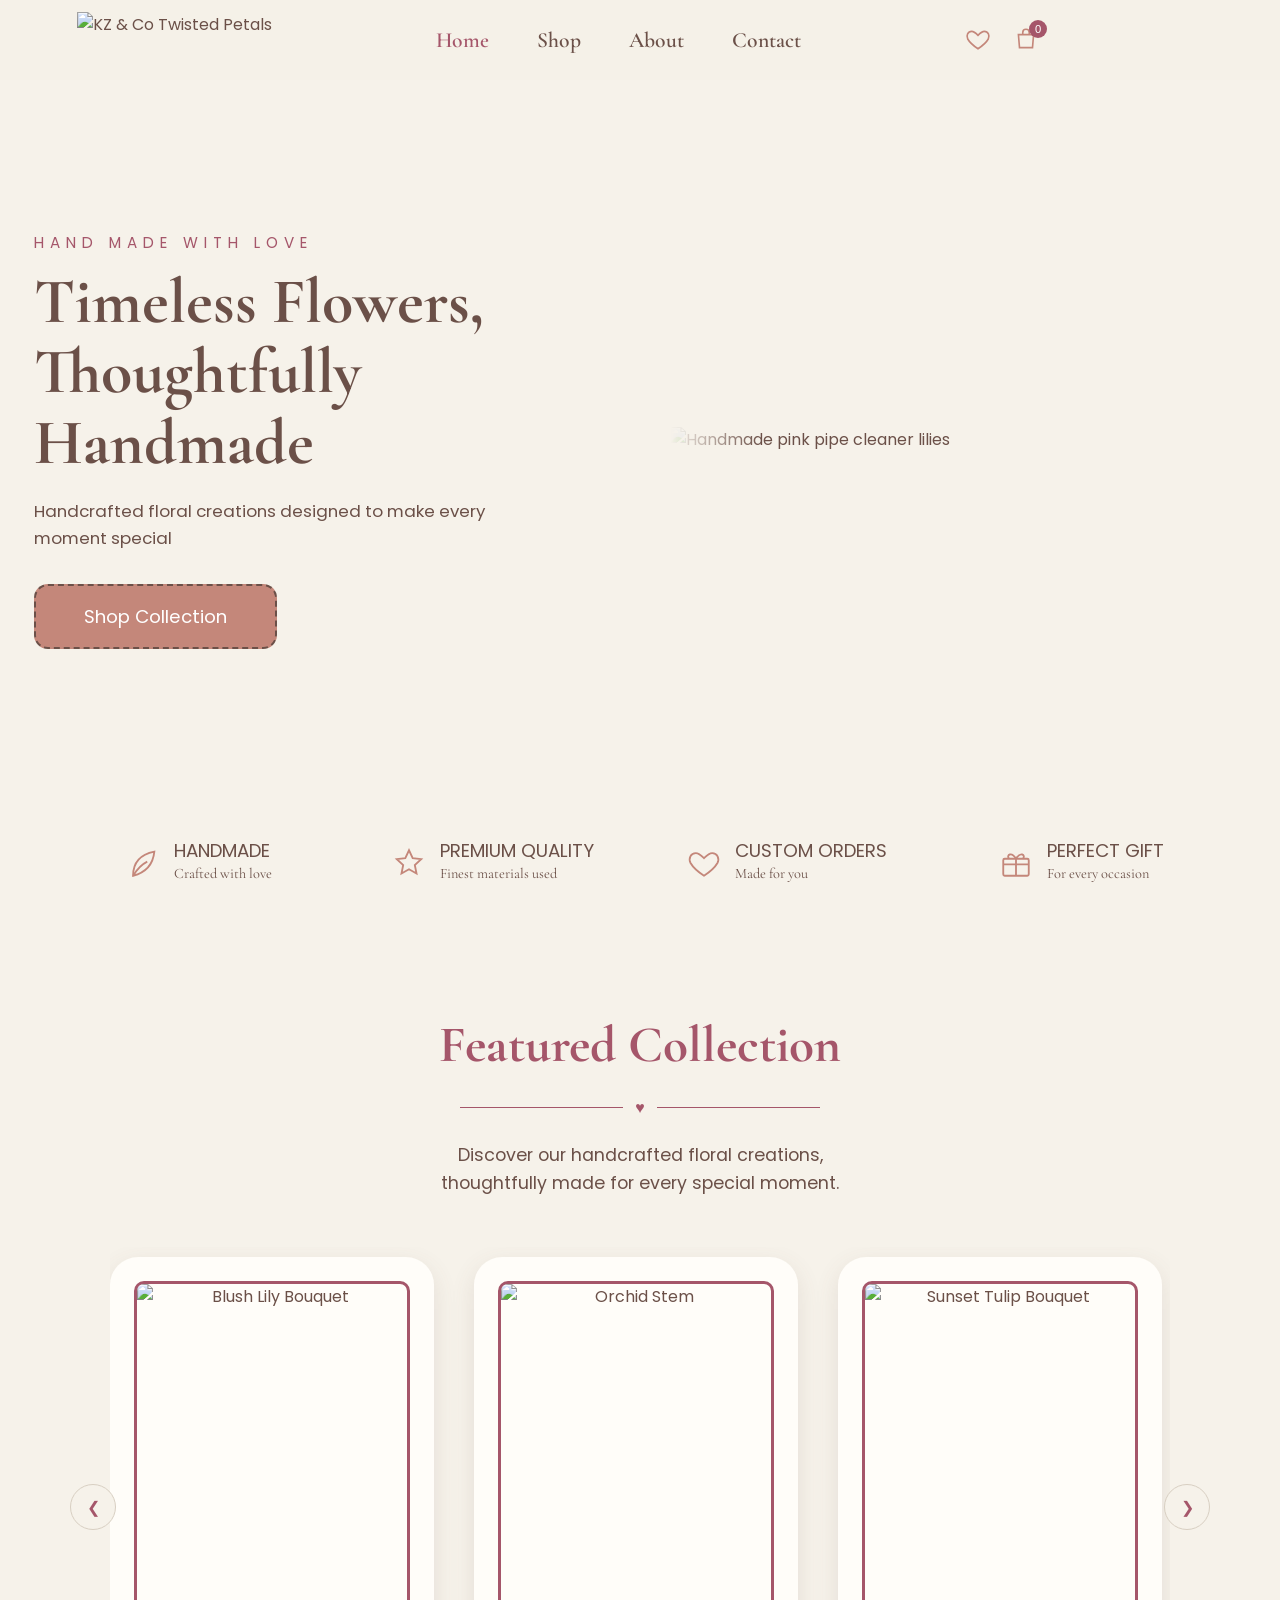
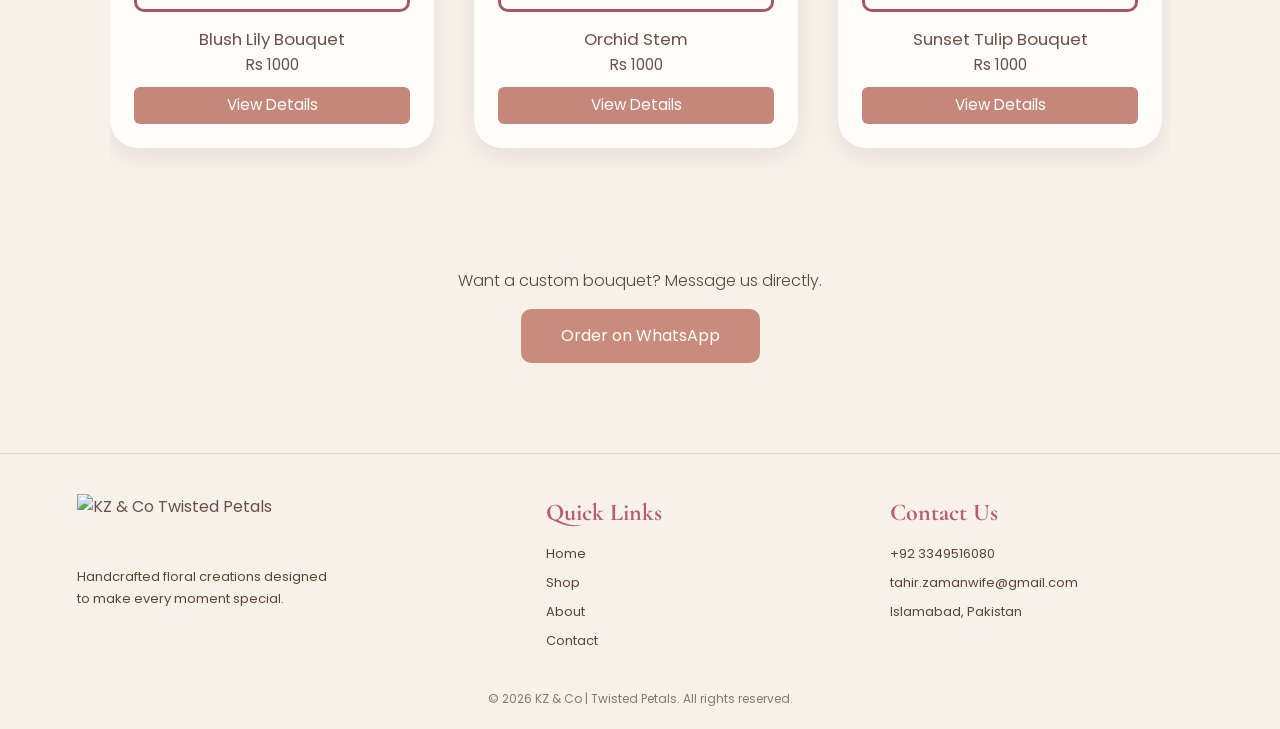
==== index.html @ 5f0a7fd4 "Add files via upload" ====
<!DOCTYPE html>
<html lang="en">
<head>
  <meta charset="UTF-8">
  <meta name="viewport" content="width=device-width, initial-scale=1.0">
  <title>KZ & Co | Twisted Petals</title>
  <meta name="description" content="Handcrafted floral creations designed to make every moment special.">

  <link rel="preconnect" href="https://fonts.googleapis.com">
  <link rel="preconnect" href="https://fonts.gstatic.com" crossorigin>
  <link href="https://fonts.googleapis.com/css2?family=Cormorant+Garamond:wght@500;600;700&family=Poppins:wght@300;400;500&display=swap" rel="stylesheet">
  <link rel="stylesheet" href="style.css">
</head>
<body>

  <!-- NAVBAR -->
  <header class="navbar">
    <a href="index.html" class="logo">
      <img src="images/logo.jpg" alt="KZ & Co Twisted Petals">
    </a>

    <nav>
      <ul class="nav-links">
        <li><a href="index.html" class="active">Home</a></li>
        <li><a href="shop.html">Shop</a></li>
        <li><a href="about.html">About</a></li>
        <li><a href="contact.html">Contact</a></li>
      </ul>
    </nav>

    <div class="nav-icons">
      <button class="icon-btn" aria-label="Wishlist">
        <svg width="26" height="26" viewBox="0 0 24 24" fill="none" stroke="currentColor" stroke-width="1.5">
          <path d="M12 21s-7-4.6-9.5-9C.9 8.8 2.6 5 6.2 5c2 0 3.3 1.1 5.8 3.6C14.500 6.100 15.800 5 17.800 5c3.600 0 5.300 3.800 3.700 7-2.500 4.400-9.500 9-9.500 9z"/>
        </svg>
      </button>
      <button class="icon-btn" aria-label="Cart">
        <svg width="26" height="26" viewBox="0 0 24 24" fill="none" stroke="currentColor" stroke-width="1.5">
          <path d="M5 8h14l-1 12H6L5 8z"/><path d="M9 8V6a3 3 0 016 0v2"/>
        </svg>
        <span class="cart-count">0</span>
      </button>
    </div>
        <div class="nav-icons">
      
    </div>

    <button class="menu-toggle" id="menuToggle" aria-label="Menu">
      <span></span><span></span><span></span>
    </button>
  </header>
  </header>

  <!-- HERO -->
  <section class="hero">
    <div class="hero-text">
      <p class="tagline">Hand made with love</p>
      <h1>Timeless Flowers,<br>Thoughtfully Handmade</h1>
      <p class="subtext">Handcrafted floral creations designed to make every moment special</p>
      <a href="shop.html" class="btn">Shop Collection</a>
    </div>
    <div id="hero-image">
      <img src="images/hero.jpg" alt="Handmade pink pipe cleaner lilies">
    </div>
  </section>
  <!-- FEATURES STRIP -->
  <section class="features">
    <div class="feature">
      <svg width="34" height="34" viewBox="0 0 24 24" fill="none" stroke="currentColor" stroke-width="1.3">
        <path d="M5 21c0-9 5-15 15-17-1 10-7 15-15 17z"/><path d="M5 21c3-5 6-8 10-10"/>
      </svg>
      <div>
        <h3>Handmade</h3>
        <p>Crafted with love</p>
      </div>
    </div>

    <div class="feature">
      <svg width="34" height="34" viewBox="0 0 24 24" fill="none" stroke="currentColor" stroke-width="1.3">
        <path d="M12 3l2.6 5.6 6 .7-4.5 4.1 1.2 6L12 16.400 6.700 19.400l1.200-6L3.400 9.300l6-.7L12 3z"/>
      </svg>
      <div>
        <h3>Premium Quality</h3>
        <p>Finest materials used</p>
      </div>
    </div>

    <div class="feature">
      <svg width="34" height="34" viewBox="0 0 24 24" fill="none" stroke="currentColor" stroke-width="1.3">
        <path d="M12 21s-7-4.600-9.500-9C.9 8.800 2.600 5 6.200 5c2 0 3.300 1.100 5.800 3.600C14.500 6.100 15.800 5 17.800 5c3.600 0 5.300 3.800 3.700 7-2.500 4.400-9.500 9-9.500 9z"/>
      </svg>
      <div>
        <h3>Custom Orders</h3>
        <p>Made for you</p>
      </div>
    </div>

    <div class="feature">
      <svg width="34" height="34" viewBox="0 0 24 24" fill="none" stroke="currentColor" stroke-width="1.3">
        <rect x="3" y="9" width="18" height="12" rx="1"/><path d="M12 9v12M3 13h18M12 9c-3-5-7-3-5 0M12 9c3-5 7-3 5 0"/>
      </svg>
      <div>
        <h3>Perfect Gift</h3>
        <p>For every occasion</p>
      </div>
    </div>
  </section>

  <!-- FEATURED COLLECTION -->
  <section class="collection">
    <div class="section-title">
      <h2>Featured Collection</h2>
      <div class="divider"><span>♥</span></div>
      <p>Discover our handcrafted floral creations,<br>thoughtfully made for every special moment.</p>
    </div>

    <div class="slider">
      <button class="slider-btn prev" aria-label="Previous">&#10094;</button>

      <div class="slider-track" id="sliderTrack">
        <article class="product-card">
          <div class="product-img">
            <img src="images/product1.jpg" alt="Blush Lily Bouquet">
          </div>
          <h4>Blush Lily Bouquet</h4>
          <p class="price">Rs 1000</p>
          <a href="shop.html#blush-lily" class="view-btn">View Details</a>
        </article>

        <article class="product-card">
          <div class="product-img">
            <img src="images/product2.jpg" alt="Orchid Stem">
          </div>
          <h4>Orchid Stem</h4>
          <p class="price">Rs 1000</p>
          <a href="shop.html#orchid-stem" class="view-btn">View Details</a>
        </article>

        <article class="product-card">
          <div class="product-img">
            <img src="images/product3.jpg" alt="Sunset Tulip Bouquet">
          </div>
          <h4>Sunset Tulip Bouquet</h4>
          <p class="price">Rs 1000</p>
          <a href="shop.html#sunset-tulip" class="view-btn">View Details</a>
        </article>
        <article class="product-card">
  <div class="product-img">
    <img src="images/product4.jpg" alt="Product 4">
  </div>
  <h4>room corner bouquet</h4>
  <p class="price">Rs 1000</p>
  <a href="shop.html#room-corner" class="view-btn">View Details</a>
</article>
<article class="product-card">
  <div class="product-img">
    <img src="images/product5.jpg" alt="Product 5">
  </div>
  <h4>gift bouquet</h4>
  <p class="price">Rs 1000</p>
  <a href="shop.html#gift-bouquet" class="view-btn">View Details</a>
</article>
      </div>

      <button class="slider-btn next" aria-label="Next">&#10095;</button>
    </div>
  </section>

     <!-- ORDER CTA -->
  <section class="order-cta">
    <p>Want a custom bouquet? Message us directly.</p>
    <a class="order-btn"
       href="https://wa.me/923393959786?text=Hi%20KZ%20%26%20Co%2C%20I%20would%20like%20to%20place%20an%20order"
       target="_blank" rel="noopener">Order on WhatsApp</a>
  </section>

  <!-- FOOTER -->
  <footer class="footer">
    <div class="footer-grid">
      <div class="footer-brand">
        <img src="images/logo.jpg" alt="KZ & Co Twisted Petals">
        <p>Handcrafted floral creations designed to make every moment special.</p>
      </div>

      <div class="footer-col">
        <h4>Quick Links</h4>
        <a href="index.html">Home</a>
        <a href="shop.html">Shop</a>
        <a href="about.html">About</a>
        <a href="contact.html">Contact</a>
      </div>

      <div class="footer-col">
        <h4>Contact Us</h4>
        <p>+92 3349516080</p>
        <p>tahir.zamanwife@gmail.com</p>
        <p>Islamabad, Pakistan</p>
      </div>
    </div>
    <p class="copyright">&copy; 2026 KZ &amp; Co | Twisted Petals. All rights reserved.</p>
  </footer>

  <script src="main.js"></script>
</body>
</html>
---- style.css ----
/* ===== Design Tokens ===== */
:root {
  --cream: #f6f2ea;
  --cream-dark: #efe8dc;
  --rose: #c4877a;
  --mauve: #a5566a;
  --brown: #6b5048;
  --white: #fffdf9;

  --font-heading: 'Cormorant Garamond', serif;
  --font-body: 'Poppins', sans-serif;

  --radius: 14px;
  --shadow: 0 8px 24px rgba(107, 80, 72, 0.12);
}

/* ===== Reset ===== */
*, *::before, *::after {
   margin: 0;
  padding: 0;
  box-sizing: border-box;
}
html { 
  scroll-behavior: smooth;
}
body {
  font-family: var(--font-body);
  background: var(--cream);
  color: var(--brown);
  line-height: 1.6;
}
img {
  max-width: 100%;
  display: block;
  }

a { 
  text-decoration: none;
  color: inherit;
  }

ul { 
  list-style: none;
}
button {
  background: none;
  border: none; 
  cursor: pointer;
  color: inherit;
  }

/* ===== Navbar ===== */
.navbar {
  position: relative;
  z-index: 100;
  background: #F5F1E8;
  display: flex;
  align-items: center;
  justify-content: space-between;
  padding: 12px 6%;
}
.logo img {
  height: 56px; 
  display: block;
  }

.nav-links {
  display: flex;
  gap: 48px;
  }
.nav-links a {
  font-family: var(--font-heading);
  font-size: 1.35rem;
  font-weight: 600;
  transition: color 0.3s;
}
.nav-links a:hover,
.nav-links a.active { 
  color: var(--mauve);
}
.nav-icons { 
  display: flex; 
  gap: 22px; 
}
.icon-btn { 
  position: relative;
  color: var(--rose);
  transition: transform 0.2s;
  }

.icon-btn:hover { 
  transform: scale(1.1); 
}

.cart-count {
  position: absolute;
  top: -6px; right: -8px;
  background: var(--mauve);
  color: #fff;
  font-size: 0.7rem;
  width: 18px; height: 18px;
  border-radius: 50%;
  display: grid;
  place-items: center;
}

/* ===== Hero ===== */
.hero {
  display: grid;
  grid-template-columns: 1.1fr 1fr;
  align-items: center;
  min-height: 80vh;
}
.hero-text { 
  padding: 0 5%;
}
.tagline {
  letter-spacing: 6px;
  text-transform: uppercase;
  color: var(--mauve);
  font-size: 0.95rem;
  margin-bottom: 12px;
}
.hero h1 {
  font-family: var(--font-heading);
  font-size: clamp(2.6rem, 5vw, 4.4rem);
  line-height: 1.1;
  margin-bottom: 20px;
}
.subtext { 
  font-size: 1.05rem;
  margin-bottom: 32px;
  max-width: 520px;
}

.btn {
  display: inline-block;
  background: var(--rose);
  color: #fff;
  padding: 16px 48px;
  border-radius: var(--radius);
  border: 2px dashed var(--brown);
  font-size: 1.15rem;
  transition: background 0.3s, transform 0.3s;
}
.btn:hover { 
  background: var(--mauve);
  transform: translateY(-3px);
  }

.Hero-image {
  height: auto;
  overflow: visible;
  display: flex;
  align-items: center;
  justify-content: center;
  background: #EEEAE4; 
  height :auto;
}
#hero-image img {
  -webkit-mask-image: linear-gradient(to right, transparent 0%, #000 15%);
  mask-image: linear-gradient(to right, transparent 0%, #000 15%);
}
#hero-image img {
  display:block;
  width: 100%;
  height: auto;
  object-fit: contain;
  object-position: left center;
}

/* ===== Features Strip ===== */

.features {
  display: grid;
  grid-template-columns: repeat(4, 1fr);
  gap: 24px;
  padding: 40px 5%;
  color: var(--brown);
}
.feature {
  display: flex;
  align-items: center;
  justify-content: center;
  gap: 14px;
}
.feature svg {
   color: var(--rose); 
   flex-shrink: 0;
  }
.feature h3 {
  font-family: var(--font-body);
  font-weight: 400;
  font-size: 1.15rem;
  text-transform: uppercase;
  line-height: 1.2;
}
.feature p {
  font-family: var(--font-heading);
  font-size: 0.9rem;
}
.order-cta {
  text-align: center;
  padding: 20px 6% 50px;
}
.order-cta p {
  font-family: 'Poppins', sans-serif;
  font-weight: 300;
  color: #5B4636;
  margin-bottom: 16px;
}
.order-btn {
  display: inline-block;
  background: #C98B7B;
  color: #fff;
  font-family: 'Poppins', sans-serif;
  text-decoration: none;
  padding: 14px 40px;
  border-radius: 10px;
  transition: .3s;
}
.order-btn:hover {
  background: #B85C6E;
}

/* ===== Section Title ===== */

.section-title {
   text-align: center; 
   margin-bottom: 50px;
  }

.section-title h2 {
  font-family: var(--font-heading);
  font-size: clamp(2.2rem, 4vw, 3.4rem);
  color: var(--mauve);
}
.section-title p { font-size: 1.1rem; }

.divider {
  display: flex;
  align-items: center;
  justify-content: center;
  gap: 12px;
  margin: 8px auto 20px;
  max-width: 360px;
  color: var(--mauve);
}
.divider::before,
.divider::after {
  content: "";
  flex: 1;
  height: 1px;
  background: var(--mauve);
}

/* ===== Featured Collection ===== */

.collection { 
  padding: 80px 5%;
}

.slider {
  position: relative;
  max-width: 1100px;
  margin: 0 auto;
  padding: 0 20px;
}
.slider-track {
  display: flex;
  gap: 40px;
  overflow-x: auto;
  scroll-behavior: smooth;
  scroll-snap-type: x mandatory;
  padding: 10px 4px 20px;
  scrollbar-width: none;
}
.slider-track::-webkit-scrollbar { 
  display: none;
}

.product-card {
  flex: 0 0 calc((100% - 80px) / 3);
  scroll-snap-align: start;
  background: var(--white);
  border-radius: 28px;
  padding: 24px;
  text-align: center;
  box-shadow: var(--shadow);
  transition: transform 0.3s;
}
.product-card:hover {
   transform: translateY(-8px);
  }

.product-img {
  border: 3px solid var(--mauve);
  border-radius: 10px;
  overflow: hidden;
  aspect-ratio: 1 / 1.2;
  margin-bottom: 14px;
}
.product-img img {
  width: 100%;
  height: 100%;
  object-fit: cover;
  transition: transform 0.4s;
}
.product-card:hover .product-img img {
  transform: scale(1.06);
  }

.product-card h4 {
  font-weight: 400;
  font-size: 1.05rem;
  }
.price { 
  font-size: 0.95rem;
  margin-bottom: 10px;
  }

.view-btn {
  display: block;
  background: var(--rose);
  color: #fff;
  padding: 6px 0;
  border-radius: 6px;
  font-size: 0.95rem;
  transition: background 0.3s;
}
.view-btn:hover { background: var(--mauve); }

.slider-btn {
  position: absolute;
  top: 50%;
  transform: translateY(-50%);
  width: 46px; height: 46px;
  border-radius: 50%;
  border: 1px solid #d8cfc2;
  background: var(--cream);
  color: var(--mauve);
  font-size: 1rem;
  z-index: 5;
  transition: background 0.3s, color 0.3s;
}
.slider-btn:hover { 
  background: var(--mauve);
  color: #fff;
  }
.slider-btn.prev { 
  left: -20px;
 }
.slider-btn.next {
  right: -20px;
  }


/* ===== Shop Page ===== */

.shop-banner {
 text-align:center;
 padding:50px 6% 20px;
 }

.shop-banner h1 {
  font-family:'Cormorant Garamond',serif; 
  font-size:clamp(2.2rem,4vw,3.2rem);
  color:var(--rose); 
  }

.shop-banner p { 
  font-family:'Poppins',sans-serif;
  font-weight:300;
  color:var(--brown);
  }

.shop {
   padding:20px 6% 60px;
  }

.filters {
  display: flex;
  justify-content: center;
  flex-wrap: wrap;
  gap: 12px;
  margin-bottom: 40px;
}

.filter-btn {
  font-family: 'Poppins', sans-serif;
  background: transparent;
  border: 1px solid #C98B7B;
  color: #5B4636;
  padding: 8px 22px;
  border-radius: 30px;
  cursor: pointer;
  transition: .3s;
  outline: none;

}

.filter-btn:hover,
.filter-btn.active {
  background: #C98B7B;
  color: #fff;
}

.shop-grid {
  display:grid;
  grid-template-columns:repeat(auto-fill,minmax(240px,1fr)); 
  gap:28px;
 }

.shop-card { 
  background:#fff;
  border-radius:20px;
  padding:16px;
  text-align:center;
  box-shadow:0 6px 20px rgba(0,0,0,.05);
 }

.shop-card img { 
  width:100%; 
  height:280px; 
  object-fit:cover;
  border-radius:14px; 
  }

.shop-card h4 { 
  font-family:'Poppins',sans-serif; 
  font-weight:400; 
  color:var(--brown);
  margin:14px 0 4px;
  }

.shop-card .price { 
  font-family:'Poppins',sans-serif;
  color:var(--brown);
  margin-bottom:12px;
  }

.add-cart {
  background: #C98B7B;
  color: #fff;
  border: none;
  padding: 12px;
  border-radius: 8px;
  font-family: 'Poppins', sans-serif;
  font-size: 15px;
  cursor: pointer;
  transition: .3s;
}
.add-cart:hover {
  background: #B85C6E;
}

/* ===== footer ===== */

.footer { padding: 40px 6% 20px; 
  border-top: 1px solid #E3D5CF;
   margin-top: 40px; }

.footer-grid { display: grid; 
  grid-template-columns: 1.4fr 1fr 1fr;
   gap: 30px; }

.footer-brand img {
   height: 60px;
   }

.footer-brand p {
   font-family: 'Poppins', sans-serif; 
   font-size: 13px; 
   color: #5B4636; 
   margin-top: 12px;
    max-width: 260px; 
    line-height: 1.7; 
  }

.footer-col h4 {
   font-family: 'Cormorant Garamond', serif; 
   font-size: 24px; 
   color: #B85C6E;
    margin-bottom: 12px; 
  }

.footer-col a, .footer-col p { 
  display: block;
  font-family: 'Poppins', sans-serif; 
  font-size: 13px; 
  color: #5B4636;
  text-decoration: none;
  margin-bottom: 8px;
  }

.footer-col a:hover {
   color: #B85C6E; 
  }

.copyright {
  text-align: center;
  font-family: 'Poppins', sans-serif;
  font-size: 12px;
  color: #5B4636;
  margin-top: 30px;
  opacity: .7;
}

@media (max-width: 768px) {
  .footer-grid { 
  grid-template-columns: 1fr; 
  text-align: center;
}
  .footer-brand p {
  margin-left: auto; 
  margin-right: auto; 
}
}

/* ===== ABOUT US ===== */
.about-us {
  display: grid;
  grid-template-columns: 1.1fr 1fr;
  gap: 50px;
  align-items: center;
  padding: 50px 0 40px;
}
.about-us-img img {
  width: 100%;
  height: 340px;
  object-fit: cover;
  display: block;
  border-radius: 0 50px 50px 0;
}
.about-us-text {
  text-align: center;
  padding-right: 6%;
}
.about-us-text h2 {
  font-family: 'Cormorant Garamond', serif;
  font-size: clamp(2rem, 4vw, 3rem);
  color: #B85C6E;
}
.about-us-text p {
  font-family: 'Poppins', sans-serif;
  font-weight: 300;
  font-size: 15px;
  line-height: 1.9;
  color: #5B4636;
  max-width: 420px;
  margin: 16px auto;
}
.about-stats {
  display: flex;
  justify-content: center;
  gap: 40px;
  margin-top: 24px;
}
.about-stats strong {
  display: block;
  font-family: 'Poppins', sans-serif;
  font-size: 22px;
  font-weight: 500;
  color: #B85C6E;
}
.about-stats span {
  font-family: 'Cormorant Garamond', serif;
  font-size: 16px;
  color: #5B4636;
}

/* ===== REVIEWS ===== */
.testimonials {
  text-align: center;
  padding: 30px 6% 70px;
}
.testimonials h2 {
  font-family: 'Cormorant Garamond', serif;
  font-size: clamp(2rem, 4vw, 3rem);
  color: #B85C6E;
}
.t-grid {
  display: grid;
  grid-template-columns: repeat(auto-fit, minmax(240px, 1fr));
  gap: 26px;
  margin-top: 30px;
}
.t-card {
  background: #FBF8F3;
  border: 1px solid #EADFD8;
  border-radius: 14px;
  padding: 22px;
  text-align: left;
  display: flex;
  flex-direction: column;
}
.t-quote {
  font-family: 'Cormorant Garamond', serif;
  font-size: 54px;
  line-height: .6;
  color: #B85C6E;
  height: 26px;
}
.t-card p {
  font-family: 'Poppins', sans-serif;
  font-size: 13px;
  color: #5B4636;
  line-height: 1.7;
  margin: 12px 0;
}
.t-card h5 {
  font-family: 'Poppins', sans-serif;
  font-weight: 400;
  font-size: 12px;
  color: #5B4636;
}
.t-stars {
  margin-top: auto;
  padding-top: 14px;
  text-align: right;
  color: #B85C6E;
  letter-spacing: 3px;
}

@media (max-width: 768px) {
  .about-us { grid-template-columns: 1fr; gap: 30px; }
  .about-us-img img { border-radius: 0 0 40px 40px; }
  .about-us-text { padding: 0 6%; }
  .about-stats { gap: 22px; }
}
.contact {
  display: grid;
  grid-template-columns: 1.4fr 1fr;
  gap: 40px;
  padding: 20px 6% 60px;
  align-items: start;
}
.contact-form {
  display: flex;
  flex-direction: column;
  gap: 16px;
  background: #fff;
  padding: 30px;
  border-radius: 20px;
  box-shadow: 0 6px 20px rgba(0,0,0,.05);
}
.contact-form input,
.contact-form textarea {
  font-family: 'Poppins', sans-serif;
  font-size: 14px;
  padding: 14px;
  border: 1px solid #E3D5CF;
  border-radius: 10px;
  background: #FDFBF8;
  color: #5B4636;
  outline: none;
}
.contact-form input:focus,
.contact-form textarea:focus {
  border-color: #C98B7B;
}
.contact-info {
  padding: 30px;
  text-align: center;
}
.contact-info h3 {
  font-family: 'Cormorant Garamond', serif;
  font-size: 30px;
  color: #B85C6E;
  margin-bottom: 14px;
}
.contact-info p {
  font-family: 'Poppins', sans-serif;
  color: #5B4636;
  margin-bottom: 10px;
}

@media (max-width: 768px) {
  .contact { grid-template-columns: 1fr; }
}
.cart-page { 
  max-width: 700px; 
  margin: 0 auto; 
  padding: 20px 6% 60px; 
}
.cart-row { 
  display: flex; 
  align-items: center; 
  justify-content: space-between; 
  gap: 16px; 
  background: #fff; 
  padding: 16px 20px; 
  border-radius: 14px; 
  margin-bottom: 12px; 
  box-shadow: 0 4px 14px rgba(0,0,0,.04); 
  font-family: 'Poppins', sans-serif; 
  color: #5B4636; 
}
.cart-row span:first-child { 
  flex: 1; 
}
.cart-remove { 
  background: none; 
  border: none; 
  color: #B85C6E; 
  font-size: 18px; 
  cursor: pointer; 
}
.cart-empty { 
  text-align: center; 
  font-family: 'Poppins', sans-serif; 
  color: #5B4636; 
  padding: 30px 0; 
}
.cart-total { 
  text-align: right; 
  font-family: 'Cormorant Garamond', serif; 
  font-size: 28px; 
  color: #B85C6E; 
  margin: 20px 0; 
}
#cartOrder { 
  display: block; 
  text-align: center; 
  text-decoration: none; 
}

/*===== Wishlist page =====*/
.shop-card { position: relative; }

.card-actions {
  position: absolute;
  top: 28px;
  right: 28px;
  display: flex;
  flex-direction: column;
  gap: 8px;
  z-index: 5;
}
.wish-btn,
.share-btn {
  width: 38px;
  height: 38px;
  border-radius: 50%;
  border: none;
  background: rgba(255,255,255,.92);
  color: #8A7B72;
  cursor: pointer;
  display: flex;
  align-items: center;
  justify-content: center;
  box-shadow: 0 2px 8px rgba(0,0,0,.15);
  transition: .3s;
}
.wish-btn:hover,
.share-btn:hover { color: #B85C6E; transform: scale(1.08); }
.wish-btn svg,
.share-btn svg {
  width: 19px;
  height: 19px;
  fill: none;
  stroke: currentColor;
  stroke-width: 1.8;
}
.wish-btn.active { color: #B85C6E; }
.wish-btn.active svg { fill: #B85C6E; }

.shop-card.highlight {
  outline: 2px solid #C98B7B;
  box-shadow: 0 0 0 8px rgba(201,139,123,.2);
}

.toast {
  position: fixed;
  bottom: 30px;
  left: 50%;
  transform: translateX(-50%) translateY(20px);
  background: #5B4636;
  color: #fff;
  font-family: 'Poppins', sans-serif;
  font-size: 14px;
  padding: 10px 22px;
  border-radius: 30px;
  opacity: 0;
  pointer-events: none;
  transition: .3s;
  z-index: 999;
}
.toast.show { opacity: 1; transform: translateX(-50%) translateY(0); }

.wish-move {
  background: #C98B7B;
  color: #fff;
  border: none;
  padding: 8px 14px;
  border-radius: 8px;
  font-family: 'Poppins', sans-serif;
  font-size: 13px;
  cursor: pointer;
}
.wish-move:hover { background: #B85C6E; }

img { max-width: 100%; height: auto; }

@media (max-width: 768px) {
  /* Navbar: logo + icons upar, links neeche */
  .navbar {
    flex-wrap: wrap;
    justify-content: space-between;
    gap: 10px;
    padding: 10px 5%;
  }
  .nav-links {
    order: 3;
    width: 100%;
    justify-content: center;
    gap: 22px;
  }
  .nav-links a { font-size: 1.1rem; }
  .nav-icons { gap: 16px; }

  /* Hero: ek ke neeche ek */
  .hero {
    grid-template-columns: 1fr;
    min-height: auto;
    text-align: center;
    padding-top: 30px;
  }
  .hero-text { padding: 0 6%; }
  .subtext { margin-left: auto; margin-right: auto; }
  .btn { padding: 14px 32px; font-size: 1rem; }
  #hero-image img {
    -webkit-mask-image: none;
    mask-image: none;
    object-position: center;
  }

  /* Features: 2x2 */
  .features {
    grid-template-columns: 1fr 1fr;
    gap: 28px 12px;
  }
  .feature {
    flex-direction: column;
    text-align: center;
    gap: 6px;
  }
  .feature h3 { font-size: 0.95rem; }

  /* Featured collection slider */
  .collection { padding: 50px 5%; }
  .slider { padding: 0; }
  .slider-track { gap: 16px; }
  .product-card { flex: 0 0 80%; }
  .slider-btn.prev { left: -6px; }
  .slider-btn.next { right: -6px; }
}

/* ===== MOBILE / RESPONSIVE ===== */
img { max-width: 100%; }
body { overflow-x: hidden; }

.menu-toggle {
  display: none;
  flex-direction: column;
  gap: 5px;
  background: none;
  border: none;
  cursor: pointer;
  padding: 6px;
}
.menu-toggle span {
  width: 24px;
  height: 2px;
  background: #B85C6E;
  border-radius: 2px;
}

@media (max-width: 768px) {

  /* Navbar */
  .navbar {
    position: relative;
    flex-wrap: nowrap;
    padding: 10px 5%;
  }
  .logo img { height: 46px; }
  .menu-toggle { display: flex; }
  .nav-icons { margin-left: auto; gap: 8px; }

  .navbar nav {
    display: none;
    position: absolute;
    top: 100%;
    left: 0;
    right: 0;
    background: #F5F1E8;
    padding: 14px 0 22px;
    box-shadow: 0 10px 20px rgba(0,0,0,.08);
    z-index: 100;
  }
  .navbar nav.open { display: block; }
  .nav-links {
    flex-direction: column;
    align-items: center;
    gap: 18px;
  }

  /* Hero */
  .hero { grid-template-columns: 1fr; }
  .hero-text { text-align: center; padding: 30px 5% 20px; }
  .hero h1 { font-size: clamp(2rem, 8vw, 2.8rem); }

  /* Features strip: 2 x 2 */
  .features {
    grid-template-columns: repeat(2, 1fr);
    gap: 18px;
    padding: 24px 5%;
  }

  /* Home slider: swipe se chalega, arrows hata do */
  .slider-btn { display: none; }
  .slider-track { gap: 20px; padding: 0 5%; }
  .product-card { flex: 0 0 78%; }

  /* Shop page: 2 columns */
  .shop-grid { grid-template-columns: repeat(2, 1fr); gap: 14px; }
  .shop-card { padding: 10px; }
  .shop-card img { height: 170px; }
  .shop-card h4 { font-size: 14px; }
  .card-actions { top: 16px; right: 16px; }
  .wish-btn, .share-btn { width: 32px; height: 32px; }
  .wish-btn svg, .share-btn svg { width: 16px; height: 16px; }
  .add-cart { font-size: 13px; padding: 10px; }

  /* Cart / wishlist rows */
  .cart-row { flex-wrap: wrap; }
}
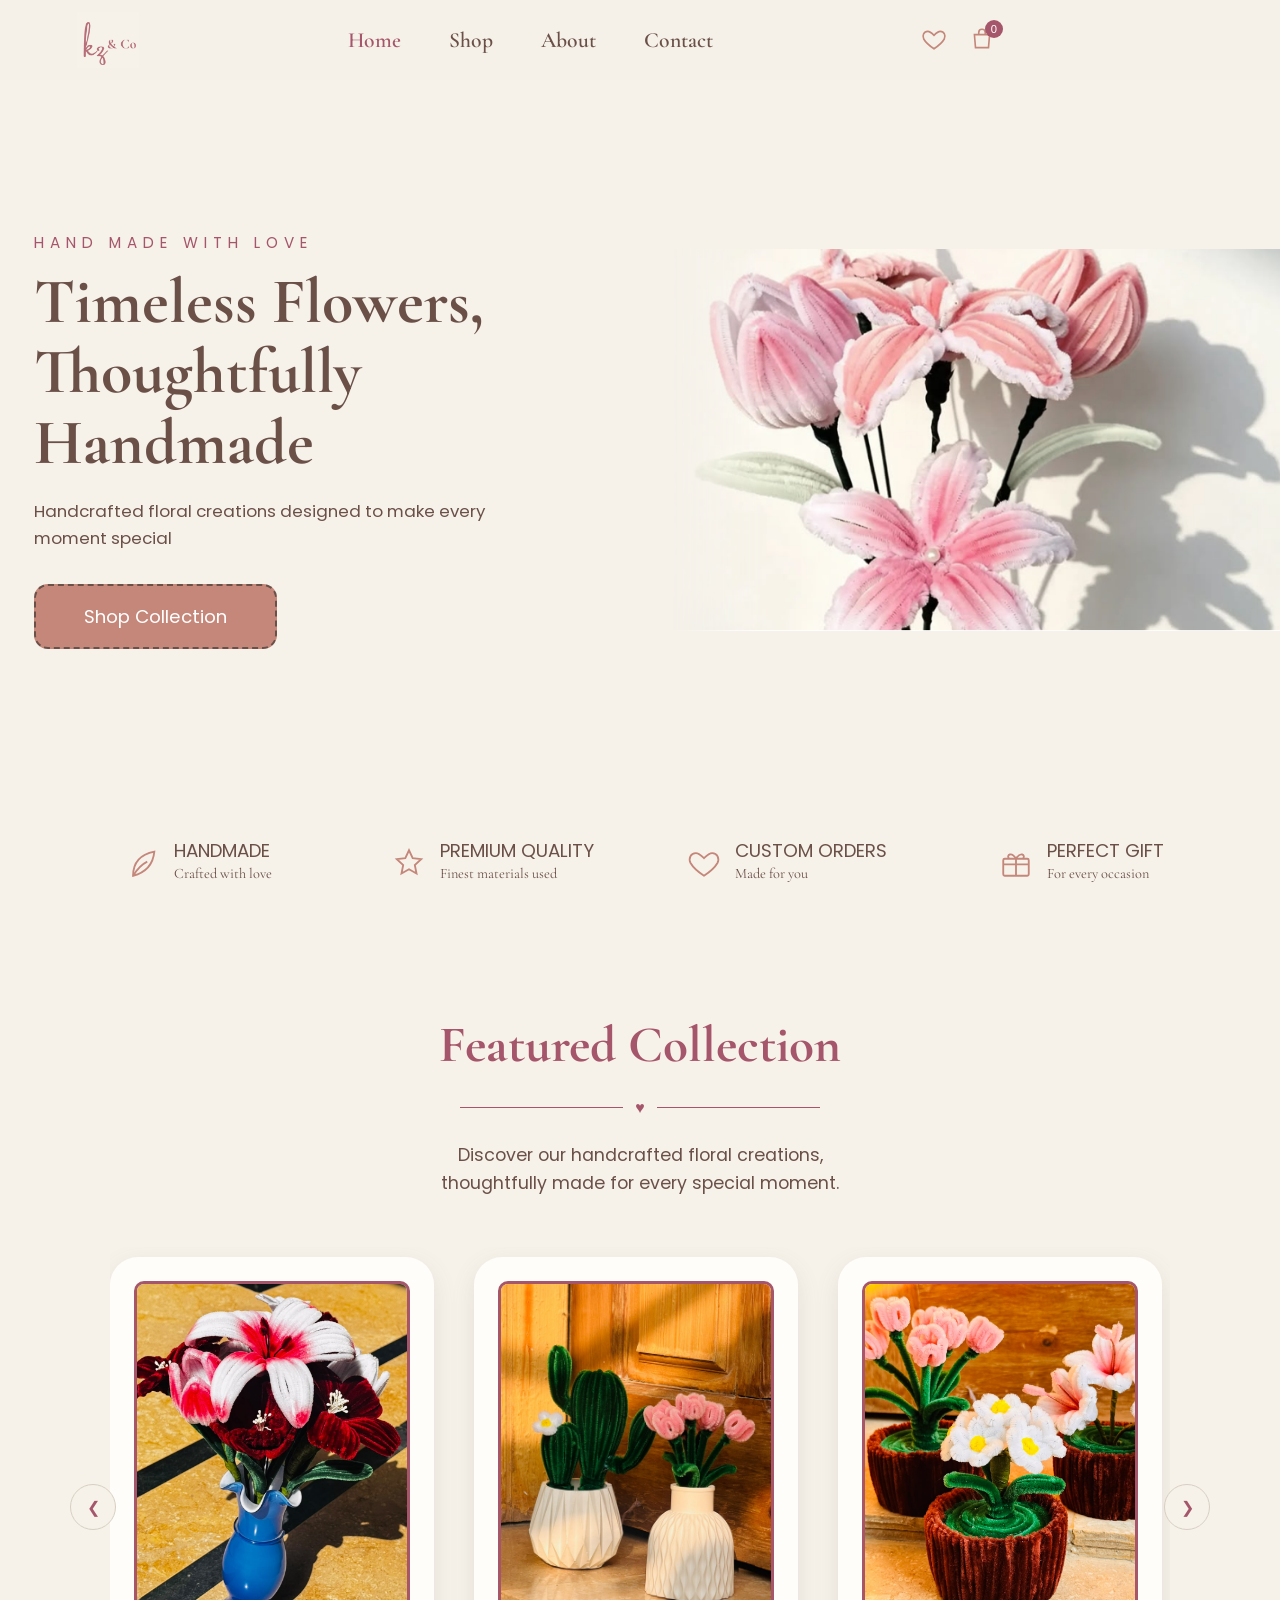
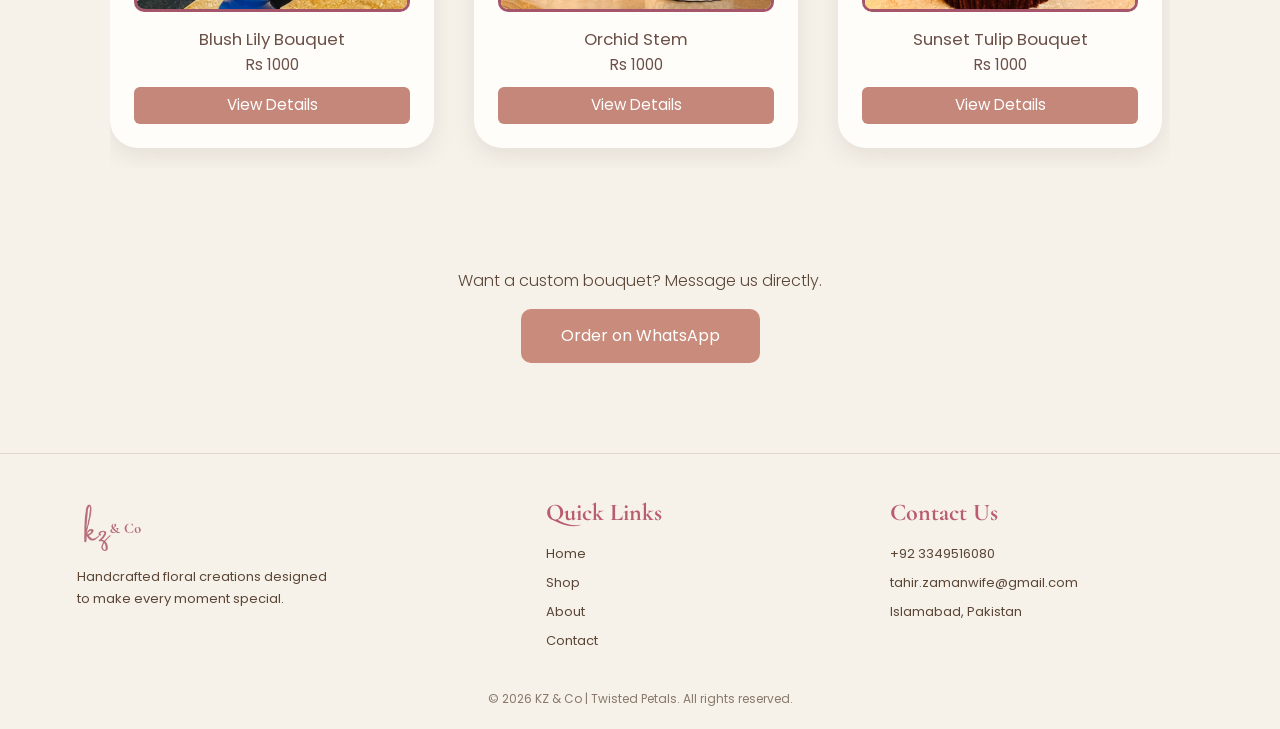
==== commit 57b4acbe: "Update index.html" ====
--- a/index.html
+++ b/index.html
@@ -170,7 +170,7 @@
   <section class="order-cta">
     <p>Want a custom bouquet? Message us directly.</p>
     <a class="order-btn"
-       href="https://wa.me/923393959786?text=Hi%20KZ%20%26%20Co%2C%20I%20would%20like%20to%20place%20an%20order"
+       href="https://wa.me/923349516080?text=Hi%20KZ%20%26%20Co%2C%20I%20would%20like%20to%20place%20an%20order"
        target="_blank" rel="noopener">Order on WhatsApp</a>
   </section>
 
@@ -202,4 +202,4 @@
 
   <script src="main.js"></script>
 </body>
-</html>+</html>
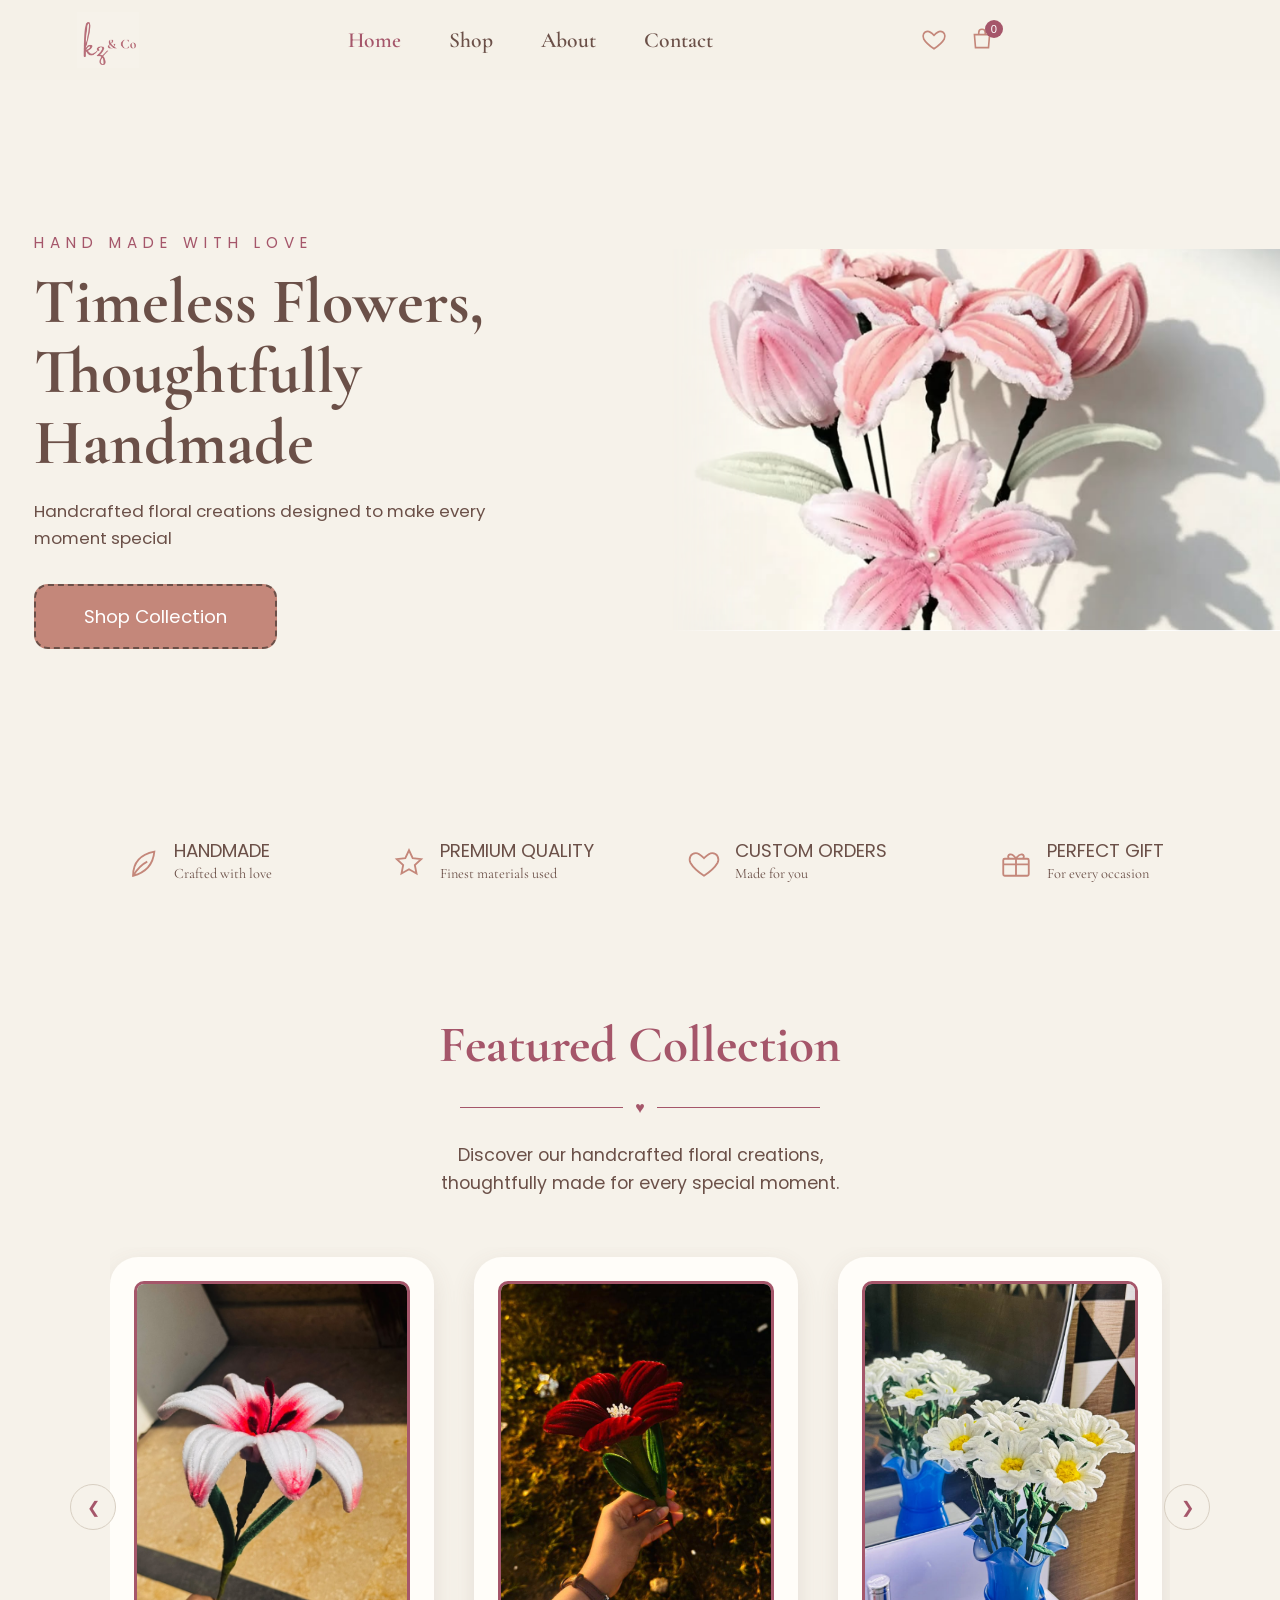
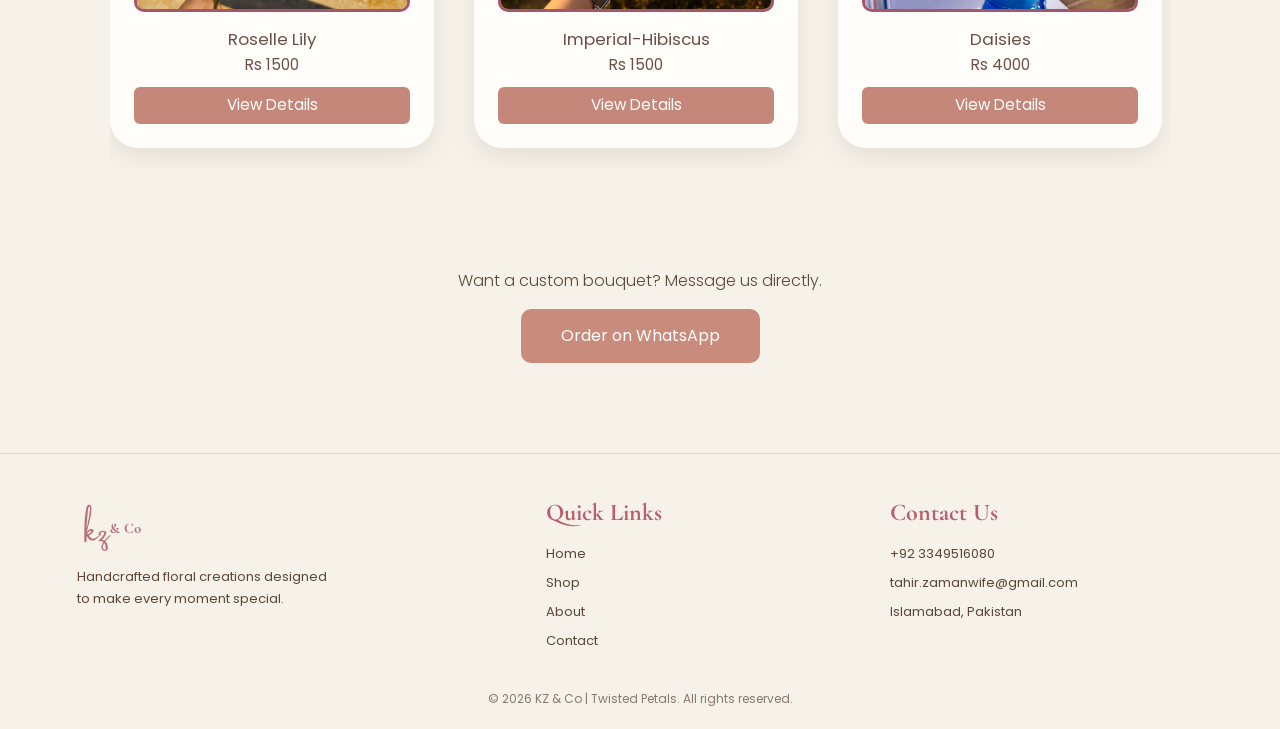
==== commit 2059fb96: "Added product page" ====
--- a/index.html
+++ b/index.html
@@ -49,7 +49,7 @@
       <span></span><span></span><span></span>
     </button>
   </header>
-  </header>
+  
 
   <!-- HERO -->
   <section class="hero">
@@ -120,45 +120,69 @@
       <div class="slider-track" id="sliderTrack">
         <article class="product-card">
           <div class="product-img">
-            <img src="images/product1.jpg" alt="Blush Lily Bouquet">
+            <img src="images/product1.jpg" alt="roselle-lily">
           </div>
-          <h4>Blush Lily Bouquet</h4>
-          <p class="price">Rs 1000</p>
-          <a href="shop.html#blush-lily" class="view-btn">View Details</a>
+          <h4>Roselle Lily </h4>
+          <p class="price">Rs 1500</p>
+          <a href="product.html?id=roselle-lily" class="view-btn">View Details</a>
         </article>
 
         <article class="product-card">
           <div class="product-img">
-            <img src="images/product2.jpg" alt="Orchid Stem">
+            <img src="images/product2.jpg" alt="Imperial-Hibiscus">
           </div>
-          <h4>Orchid Stem</h4>
-          <p class="price">Rs 1000</p>
-          <a href="shop.html#orchid-stem" class="view-btn">View Details</a>
+          <h4>Imperial-Hibiscus</h4>
+          <p class="price">Rs 1500</p>
+          <a href="product.html?id=Imperial-Hibiscus" class="view-btn">View Details</a>
         </article>
 
         <article class="product-card">
           <div class="product-img">
-            <img src="images/product3.jpg" alt="Sunset Tulip Bouquet">
+            <img src="images/product3.jpg" alt="Daisies">
           </div>
-          <h4>Sunset Tulip Bouquet</h4>
-          <p class="price">Rs 1000</p>
-          <a href="shop.html#sunset-tulip" class="view-btn">View Details</a>
+          <h4>Daisies</h4>
+          <p class="price">Rs 4000</p>
+          <a href="product.html?id=Daisies" class="view-btn">View Details</a>
         </article>
         <article class="product-card">
   <div class="product-img">
     <img src="images/product4.jpg" alt="Product 4">
   </div>
-  <h4>room corner bouquet</h4>
-  <p class="price">Rs 1000</p>
-  <a href="shop.html#room-corner" class="view-btn">View Details</a>
+  <h4>Mini Tiger Lily Pot</h4>
+  <p class="price">Rs 1845</p>
+  <a href="product.html?id=Mini Tiger Lily Pot" class="view-btn">View Details</a>
 </article>
 <article class="product-card">
   <div class="product-img">
     <img src="images/product5.jpg" alt="Product 5">
   </div>
-  <h4>gift bouquet</h4>
-  <p class="price">Rs 1000</p>
-  <a href="shop.html#gift-bouquet" class="view-btn">View Details</a>
+  <h4>Mini Tulip Pot</h4>
+  <p class="price">Rs 1845</p>
+  <a href="product.html?id=Mini Tulip Pot" class="view-btn">View Details</a>
+</article>
+<article class="product-card">
+  <div class="product-img">
+    <img src="images/product6.jpg" alt="Product 6">
+  </div>
+  <h4>Mini Daisy Pot</h4>
+  <p class="price">Rs 1845</p>
+  <a href="product.html?id=Mini Daisy Pot" class="view-btn">View Details</a>
+</article>
+<article class="product-card">
+  <div class="product-img">
+    <img src="images/product7.jpg" alt="Product 7">
+  </div>
+  <h4>The Floral Trinity</h4>
+  <p class="price">Rs 5399</p>
+  <a href="product.html?id=The Floral Trinity" class="view-btn">View Details</a>
+</article>
+<article class="product-card">
+  <div class="product-img">
+    <img src="images/product8.jpg" alt="Product 8">
+  </div>
+  <h4>Blush & Pearl Hyacinth</h4>
+  <p class="price">Rs 3500</p>
+  <a href="product.html?id=Blush & Pearl Hyacinth" class="view-btn">View Details</a>
 </article>
       </div>
 
@@ -201,5 +225,6 @@
   </footer>
 
   <script src="main.js"></script>
+  <script src="product.js"></script>
 </body>
 </html>
--- a/style.css
+++ b/style.css
@@ -935,4 +935,14 @@
 
   /* Cart / wishlist rows */
   .cart-row { flex-wrap: wrap; }
+}
+/* ===== Shop Card Link ===== */
+.shop-card .card-link { 
+  text-decoration: none; 
+  color: inherit; 
+  display: block; }
+.shop-card .card-link { 
+  color: inherit; 
+  text-decoration: none; 
+  display: block; 
 }
